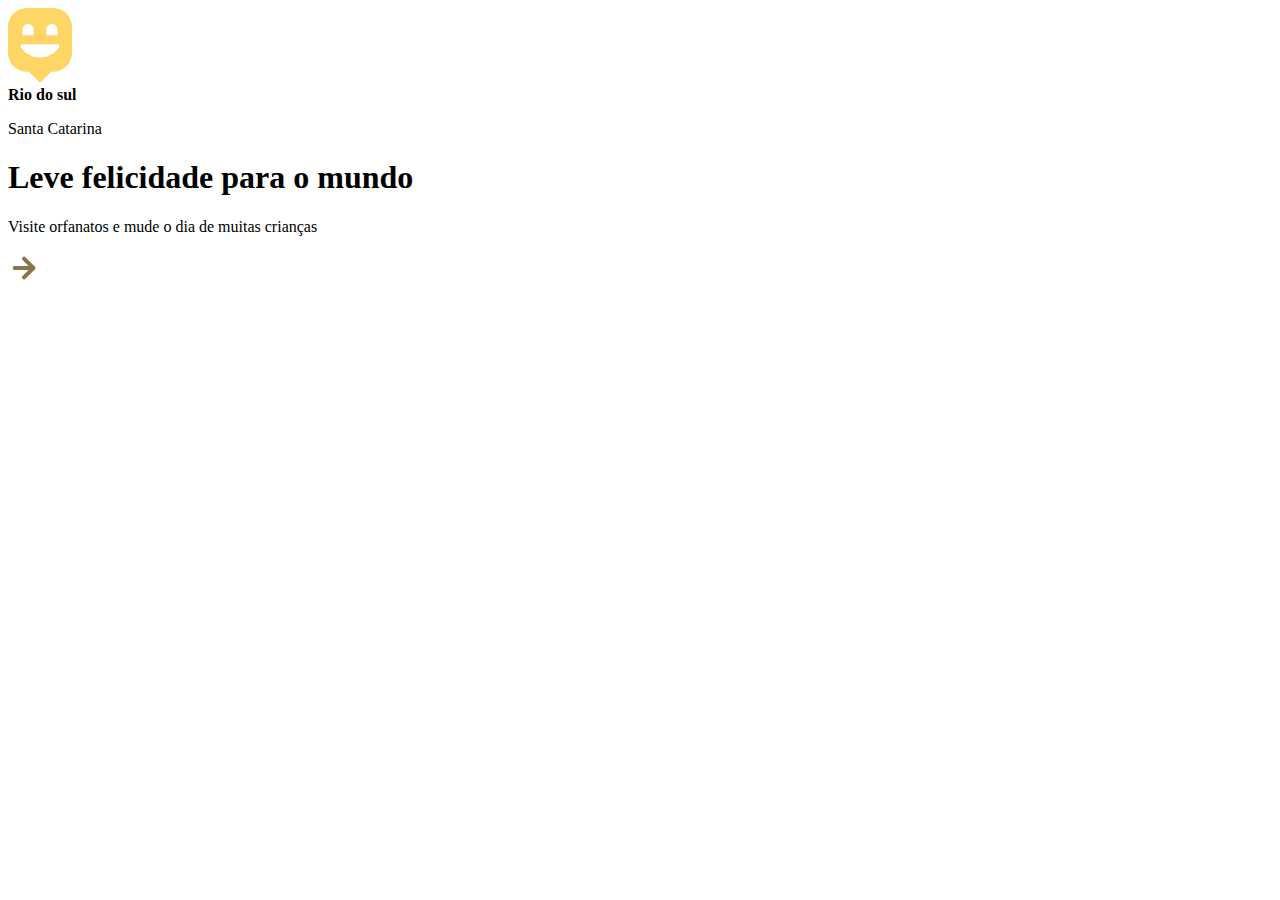
==== index.html @ e15e6830 "criado estrutura basia html pagina home" ====
<!DOCTYPE html>
<html lang="pt-br">
  <head>
    <meta charset="UTF-8" />
    <meta name="viewport" content="width=device-width, initial-scale=1.0" />
    <title>Happy</title>
    <link
      rel="shortcut icon"
      href="./public/images/logo-icon.png"
      type="image/x-icon"
    />
  </head>
  <body>
    <header>
      <img src="./public/images/logo.svg" alt="Logomarca de Happy" />
      <div>
        <strong>Rio do sul</strong>
		<p>Santa Catarina</p>	
      </div>
	</header>

	<main>
		<h1>Leve felicidade para o mundo</h1>
		<section>
			<p>Visite orfanatos e mude o dia de muitas crianças</p>

			<a href="#" title="Visite orfanatos">
				<img src="./public/images/arrow.svg" alt="Ir para o mapa">
			</a>
		</section>
	</main>
  </body>
</html>
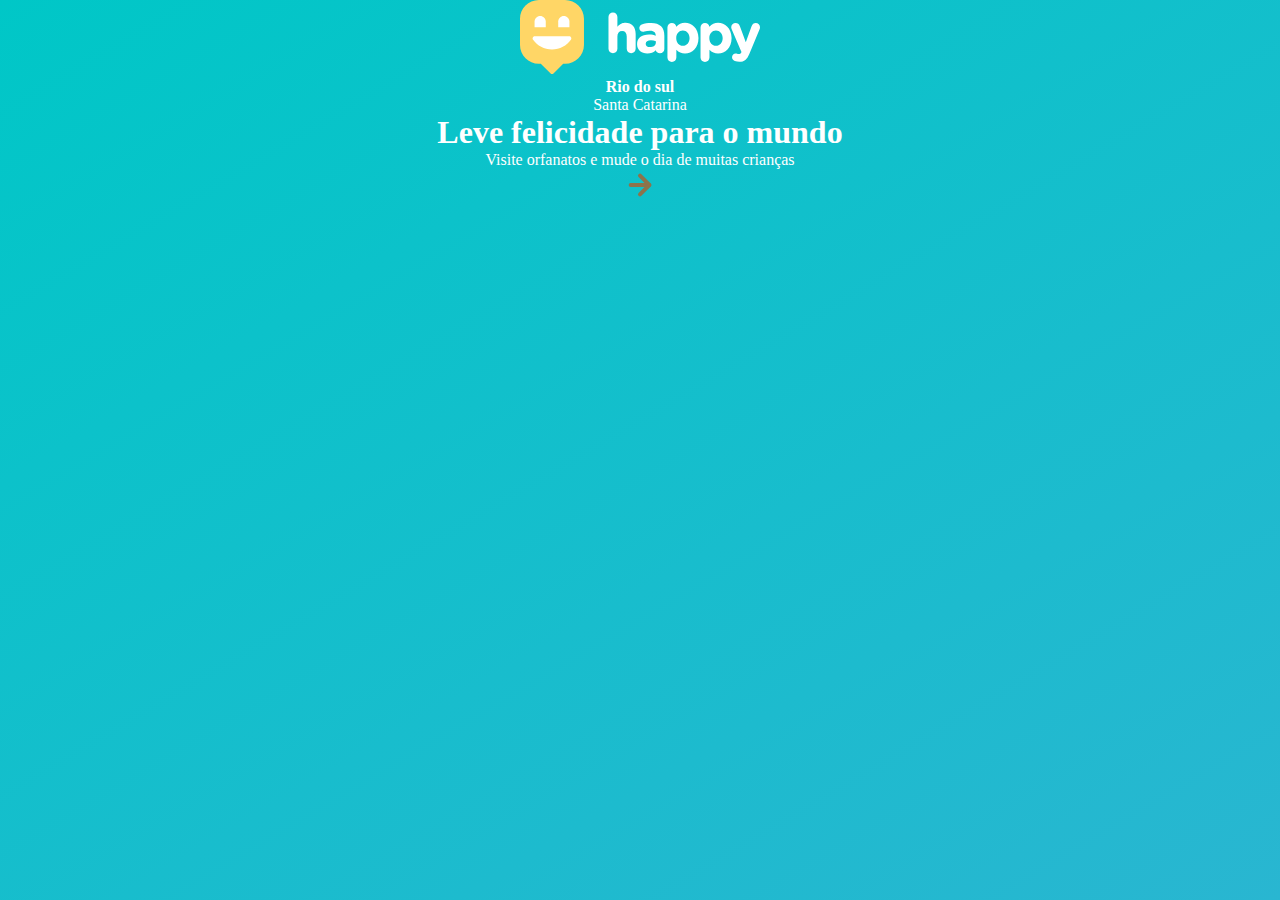
==== commit 1d8254f9: "começando no css" ====
--- a/index.html
+++ b/index.html
@@ -9,25 +9,30 @@
       href="./public/images/logo-icon.png"
       type="image/x-icon"
     />
+    <link rel="stylesheet" href="./public/css/main.css" />
   </head>
   <body>
-    <header>
-      <img src="./public/images/logo.svg" alt="Logomarca de Happy" />
-      <div>
-        <strong>Rio do sul</strong>
-		<p>Santa Catarina</p>	
+    <div id="page-landing">
+      <div id="container">
+        <header>
+          <img src="./public/images/logo.svg" alt="Logomarca de Happy" />
+          <div>
+            <strong>Rio do sul</strong>
+            <p>Santa Catarina</p>
+          </div>
+        </header>
+
+        <main>
+          <h1>Leve felicidade para o mundo</h1>
+          <section>
+            <p>Visite orfanatos e mude o dia de muitas crianças</p>
+
+            <a href="#" title="Visite orfanatos">
+              <img src="./public/images/arrow.svg" alt="Ir para o mapa" />
+            </a>
+          </section>
+        </main>
       </div>
-	</header>
-
-	<main>
-		<h1>Leve felicidade para o mundo</h1>
-		<section>
-			<p>Visite orfanatos e mude o dia de muitas crianças</p>
-
-			<a href="#" title="Visite orfanatos">
-				<img src="./public/images/arrow.svg" alt="Ir para o mapa">
-			</a>
-		</section>
-	</main>
+    </div>
   </body>
 </html>
--- a/public/css/main.css
+++ b/public/css/main.css
@@ -0,0 +1,15 @@
+*{
+    margin: 0;
+    padding: 0;
+}
+
+body{
+    height: 100vh;
+    color: white;
+}
+
+#page-landing{
+    background: linear-gradient(329.54deg, #29b6d1 0%, #00c7c7 100%);
+    text-align: center;
+    min-height: 100vh;
+}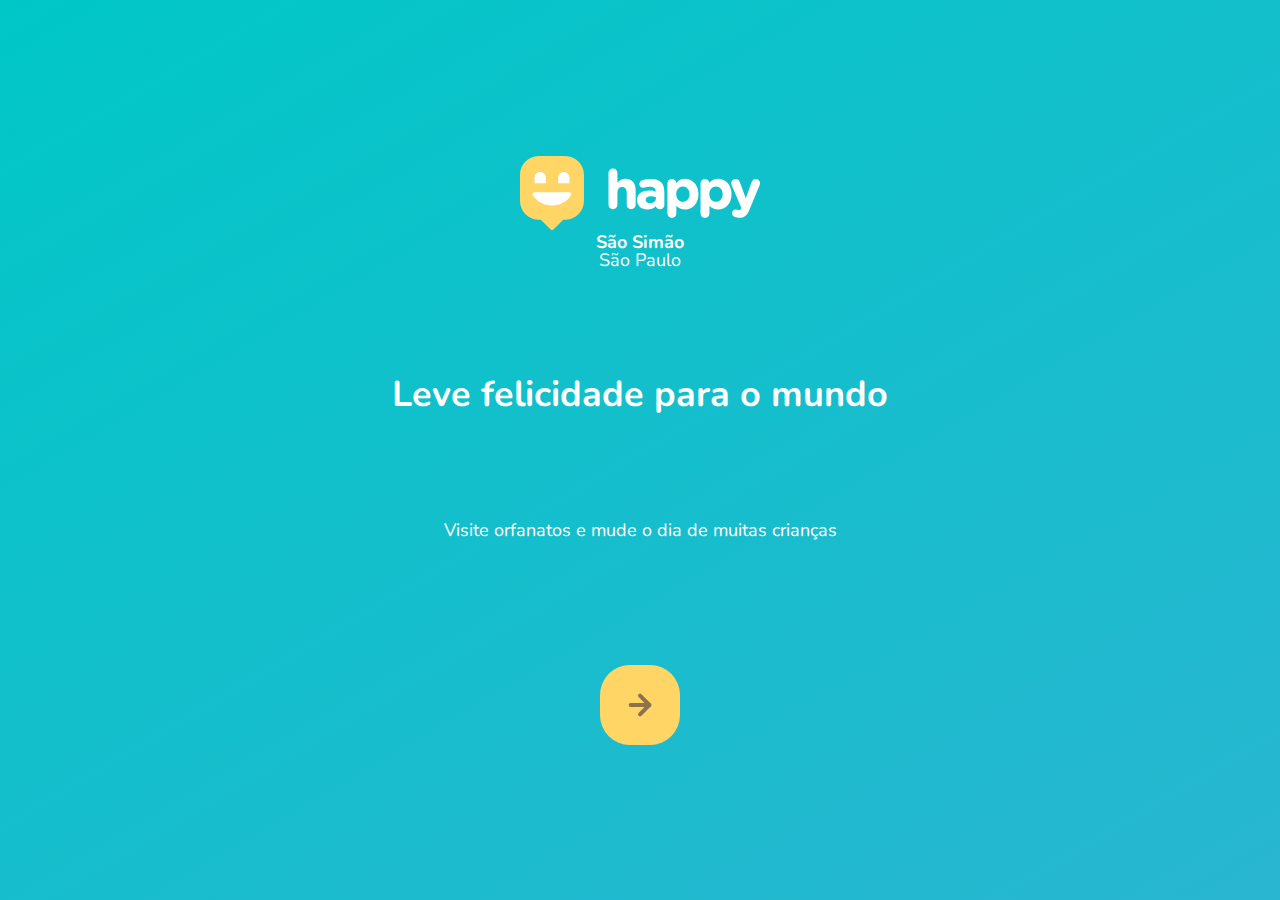
==== commit b128d37b: "dia 1 completo" ====
--- a/index.html
+++ b/index.html
@@ -10,24 +10,28 @@
       type="image/x-icon"
     />
     <link rel="stylesheet" href="./public/css/main.css" />
+    <link rel="stylesheet" href="./public/css/animations.css">
+    <link rel="stylesheet" href="./public/css/page-landing.css">
+    <link href="https://fonts.googleapis.com/css2?family=Nunito:wght@400;600;800&display=swap" rel="stylesheet">
   </head>
   <body>
     <div id="page-landing">
       <div id="container">
         <header>
-          <img src="./public/images/logo.svg" alt="Logomarca de Happy" />
-          <div>
-            <strong>Rio do sul</strong>
-            <p>Santa Catarina</p>
+          <img class="animate-up" id="logo" src="./public/images/logo.svg" alt="Logomarca de Happy" />
+
+          <div class="location animate-up">
+            <strong>São Simão</strong>
+            <p>São Paulo</p>
           </div>
         </header>
 
         <main>
-          <h1>Leve felicidade para o mundo</h1>
-          <section>
-            <p>Visite orfanatos e mude o dia de muitas crianças</p>
+          <h1 class="animate-up">Leve felicidade para o mundo</h1>
+          <section class="visit">
+            <p class="animate-up">Visite orfanatos e mude o dia de muitas crianças</p>
 
-            <a href="#" title="Visite orfanatos">
+            <a href="#" title="Visite orfanatos" class="animate-up">
               <img src="./public/images/arrow.svg" alt="Ir para o mapa" />
             </a>
           </section>
--- a/public/css/main.css
+++ b/public/css/main.css
@@ -1,15 +1,20 @@
-*{
-    margin: 0;
-    padding: 0;
+* {
+  margin: 0;
+  padding: 0;
 }
 
-body{
-    height: 100vh;
-    color: white;
+:root {
+  font-size: 62.5%;
 }
 
-#page-landing{
-    background: linear-gradient(329.54deg, #29b6d1 0%, #00c7c7 100%);
-    text-align: center;
-    min-height: 100vh;
-}+body {
+  height: 100vh;
+  color: white;
+}
+
+body,
+input,
+button,
+textarea {
+  font: 400 1.8rem/1 "Nunito", sans-serif;
+}
--- a/public/css/animations.css
+++ b/public/css/animations.css
@@ -0,0 +1,19 @@
+/* animações */
+@keyframes up{
+    from{
+        opacity: 0;
+        transform: translateY(16px);
+    }
+
+    to{
+        opacity: 1;
+        transform: translateY(0);
+    }
+}
+
+.animate-up{
+    animation-name: up;
+    animation-duration: 300ms;
+    animation-fill-mode: backwards;
+}
+
--- a/public/css/page-landing.css
+++ b/public/css/page-landing.css
@@ -0,0 +1,58 @@
+#page-landing {
+  background: linear-gradient(329.54deg, #29b6d1 0%, #00c7c7 100%);
+  text-align: center;
+  min-height: 100vh;
+  display: flex;
+}
+
+#container {
+  margin: auto;
+  width: 90%;
+}
+
+.location,
+h1,
+.visit p {
+  height: 16vh;
+}
+
+.visit a {
+  width: 8rem;
+  height: 8rem;
+  background: #ffd666;
+
+  border: none;
+  border-radius: 3rem;
+
+  display: flex;
+  align-items: center;
+  justify-content: center;
+
+  margin: auto;
+
+  transition: background 200ms;
+}
+
+.visit a:hover {
+    background: #96feff;
+}
+
+#logo{
+    animation-delay: 50ms;
+}
+
+.location{
+    animation-delay: 100ms;
+}
+
+main h1{
+    animation-delay: 150ms;
+}
+
+.visit p{
+    animation-delay: 200ms;
+}
+
+.visit a{
+    animation-delay: 250ms;
+}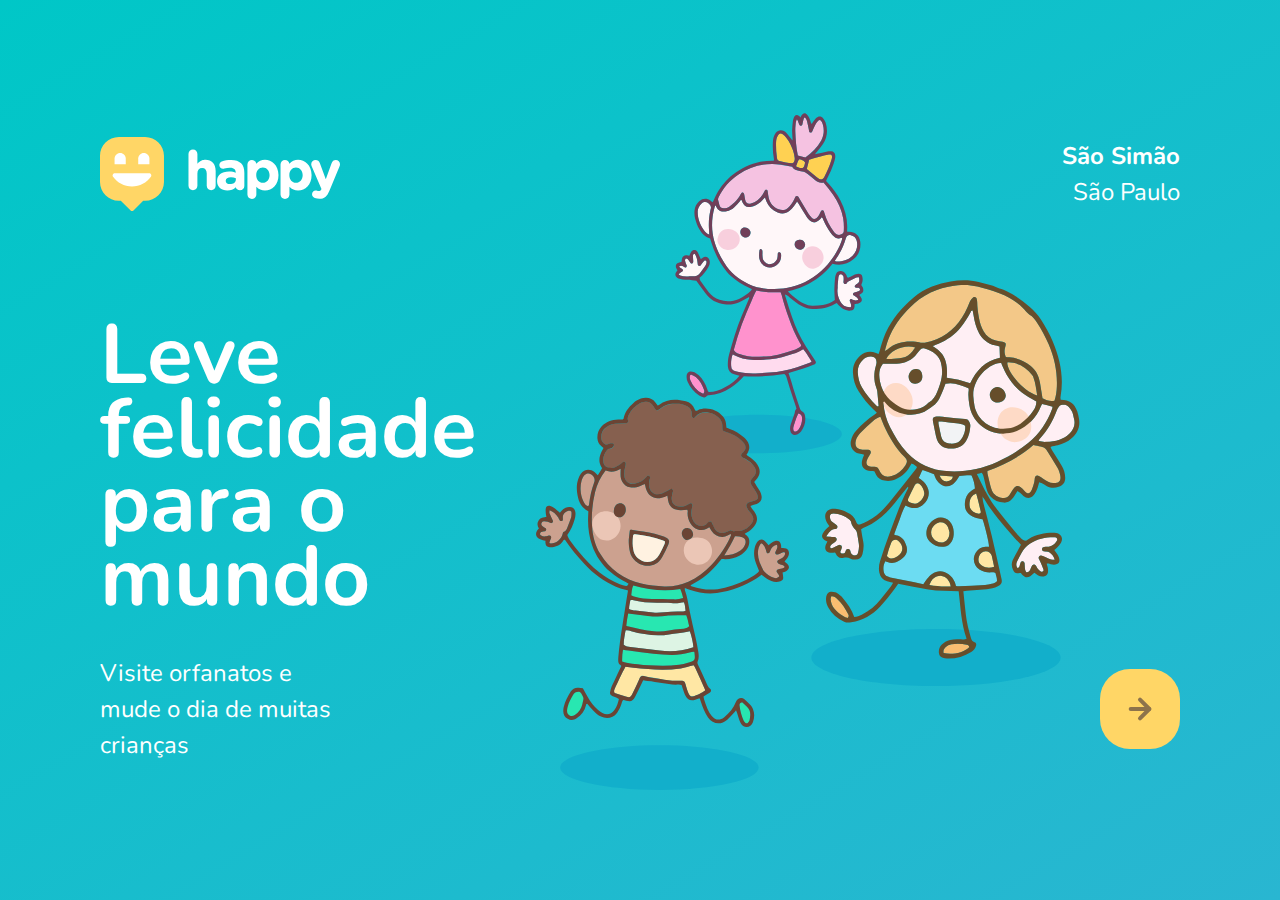
==== commit 5bed765f: "Pagina para encontrar orfanatos" ====
--- a/index.html
+++ b/index.html
@@ -31,7 +31,7 @@
           <section class="visit">
             <p class="animate-up">Visite orfanatos e mude o dia de muitas crianças</p>
 
-            <a href="#" title="Visite orfanatos" class="animate-up">
+            <a href="./orphanages.html" title="Visite orfanatos" class="animate-up">
               <img src="./public/images/arrow.svg" alt="Ir para o mapa" />
             </a>
           </section>
--- a/public/css/main.css
+++ b/public/css/main.css
@@ -1,6 +1,7 @@
 * {
   margin: 0;
   padding: 0;
+  box-sizing: border-box;
 }
 
 :root {
--- a/public/css/animations.css
+++ b/public/css/animations.css
@@ -11,9 +11,23 @@
     }
 }
 
+@keyframes right{
+
+    from{
+        transform: translateX(-100%)
+    }
+    to{
+        transform: translateX(0);
+    }
+}
+
 .animate-up{
     animation-name: up;
     animation-duration: 300ms;
     animation-fill-mode: backwards;
 }
 
+.animate-right{
+    animation-name: right;
+    animation-duration: 300ms;
+}
--- a/public/css/page-landing.css
+++ b/public/css/page-landing.css
@@ -7,13 +7,30 @@
 
 #container {
   margin: auto;
-  width: 90%;
+  width: min(90%, 112rem);
 }
 
 .location,
 h1,
 .visit p {
   height: 16vh;
+}
+
+#logo {
+  animation-delay: 50ms;
+}
+
+.location {
+  animation-delay: 100ms;
+}
+
+main h1 {
+  animation-delay: 150ms;
+  font-size: clamp(4rem, 8vw, 8.4rem);
+}
+
+.visit p {
+  animation-delay: 200ms;
 }
 
 .visit a {
@@ -29,30 +46,65 @@
   justify-content: center;
 
   margin: auto;
-
+  animation-delay: 250ms;
   transition: background 200ms;
 }
 
 .visit a:hover {
-    background: #96feff;
+  background: #96feff;
 }
 
-#logo{
-    animation-delay: 50ms;
+
+
+/* desktop version */
+
+@media (min-width: 760px) {
+  #container {
+    padding: 5rem 2rem;
+    /* shorthand background: image repeat position / size */
+    background: url("../images/bg.svg") no-repeat 80% /
+      clamp(30rem, 54vw, 56rem);
+  }
+
+  header {
+    display: flex;
+    align-items: center;
+    justify-content: space-between;
+  }
+
+  .location,
+  h1,
+  .visit p {
+    height: initial;
+    text-align: initial;
+  }
+
+  .location {
+    text-align: right;
+    font-size: 2.4rem;
+    line-height: 1.5;
+  }
+
+  main h1 {
+    font-weight: bold;
+    line-height: 0.88;
+    width: min(300px, 80%);
+    margin: clamp(10%, 9vh, 12%) 0 4rem;
+  }
+
+  .visit {
+    display: flex;
+    align-items: center;
+    justify-content: space-between;
+  }
+
+  .visit p {
+    font-size: 2.4rem;
+    line-height: 1.5;
+    width: clamp(20rem, 20vw, 30rem);
+  }
+
+  .visit a {
+    margin: initial;
+  }
 }
-
-.location{
-    animation-delay: 100ms;
-}
-
-main h1{
-    animation-delay: 150ms;
-}
-
-.visit p{
-    animation-delay: 200ms;
-}
-
-.visit a{
-    animation-delay: 250ms;
-}